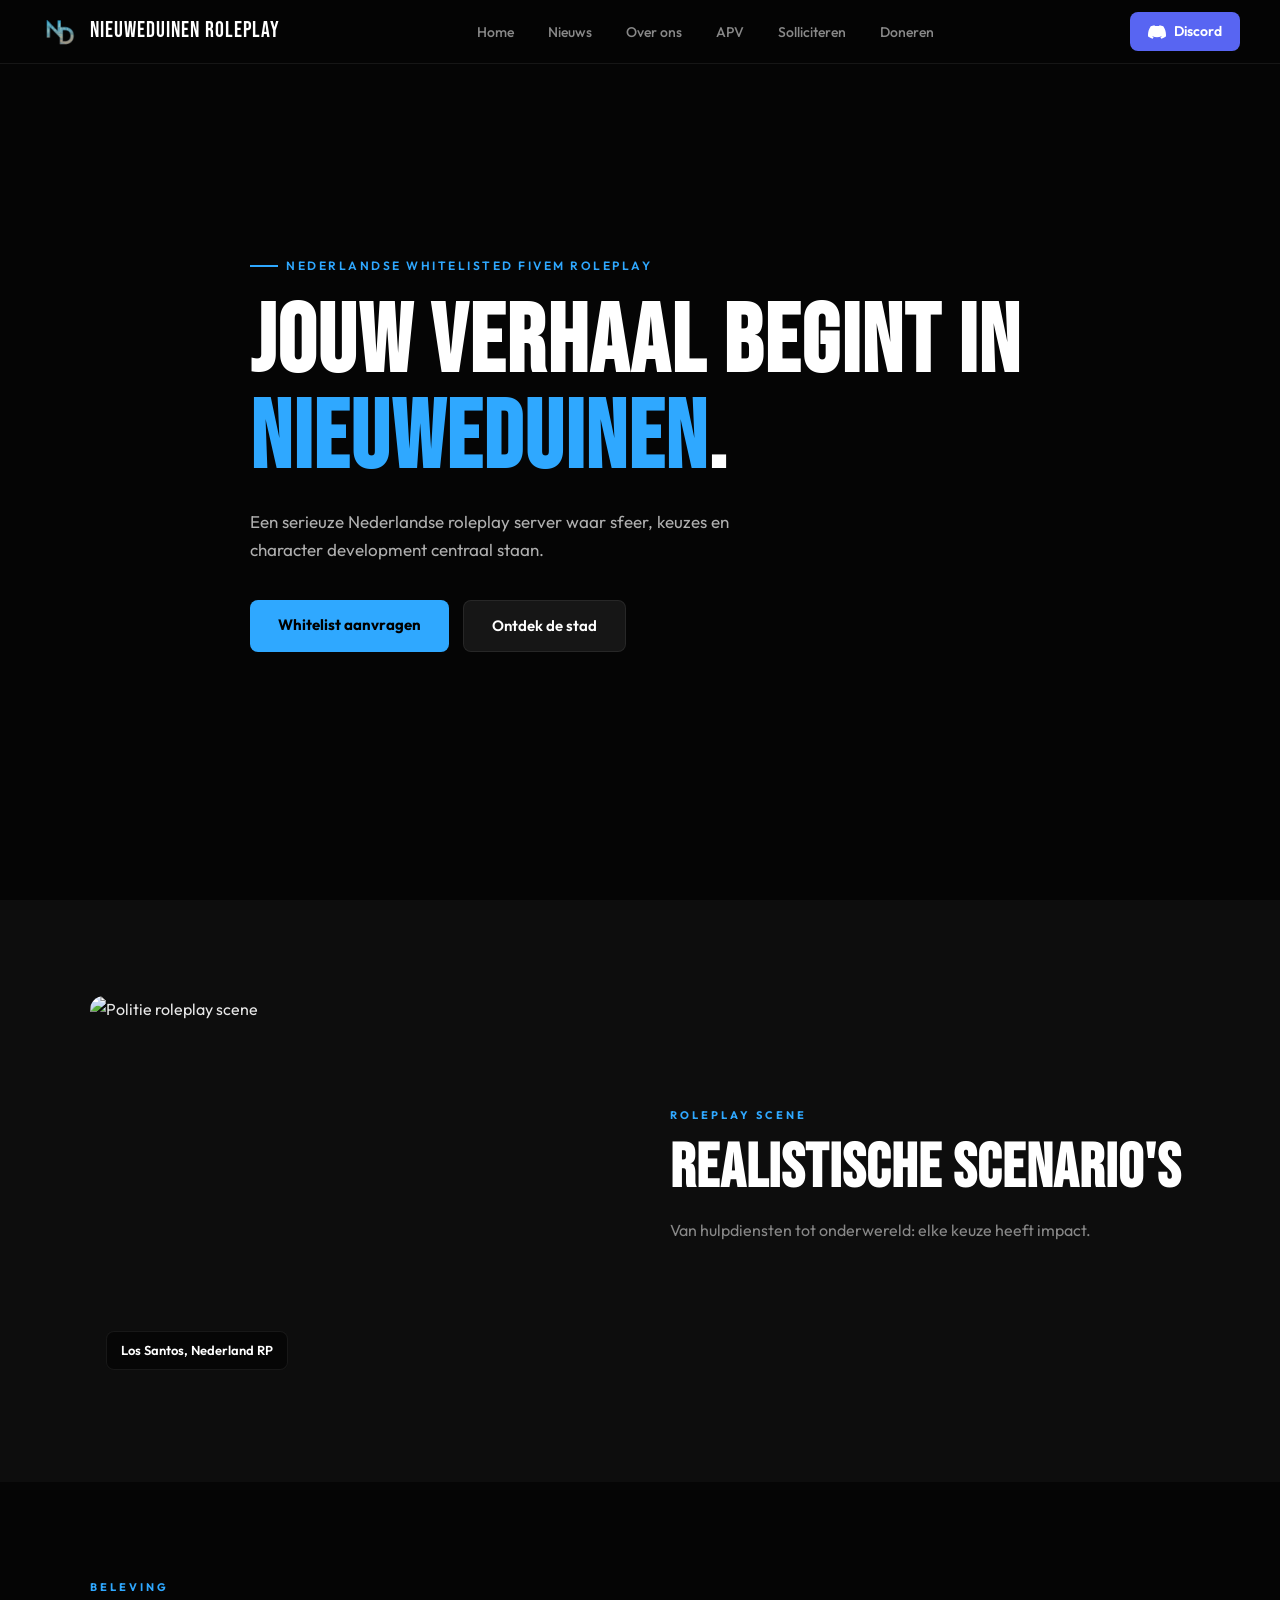
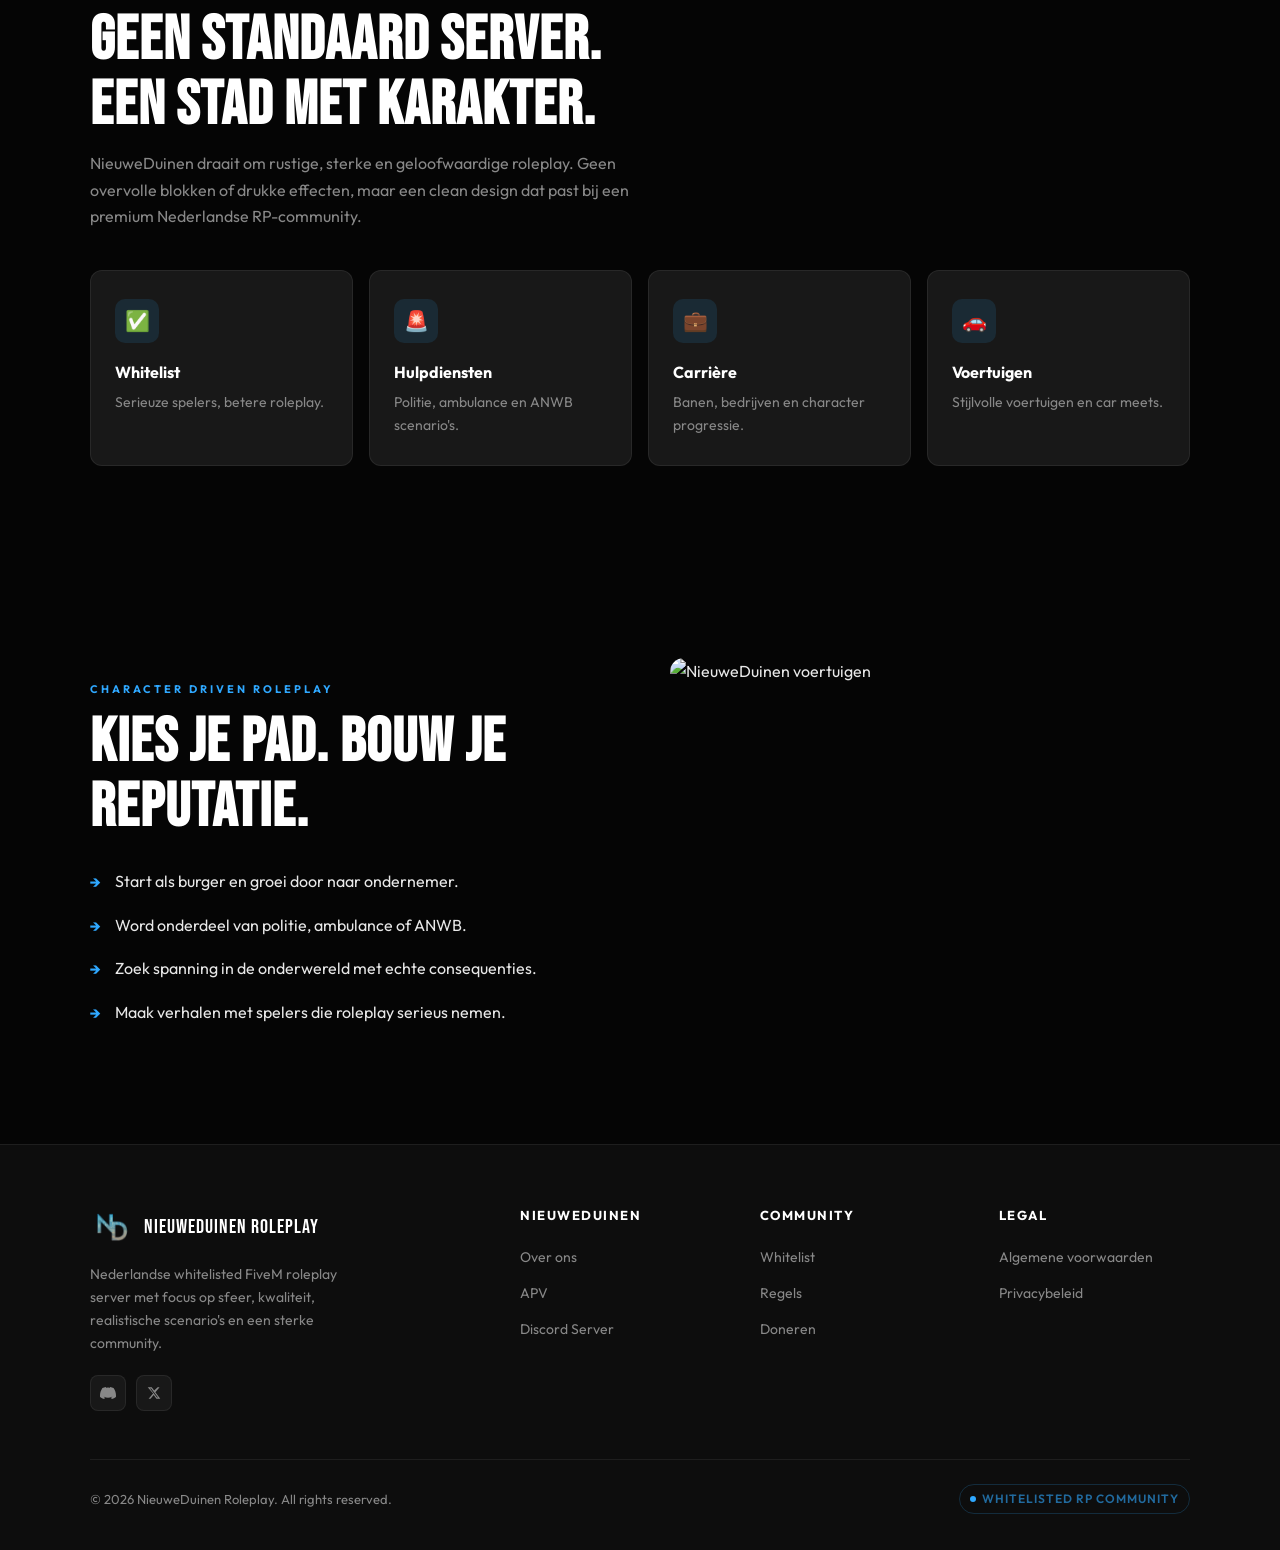
==== index.html @ 1cfee0f9 "Add files via upload" ====
<!DOCTYPE html>
<html lang="nl">
<head>
  <meta charset="UTF-8" />
  <meta name="viewport" content="width=device-width, initial-scale=1, maximum-scale=1" />
  <meta name="description" content="Nederlandse whitelisted FiveM roleplay server met realistische scenario's, actieve staff, custom jobs en een sterke community." />
  <meta name="keywords" content="NieuweDuinen Roleplay,FiveM Nederland,Nederlandse Roleplay,Whitelist Roleplay,FiveM Server,GTA RP Nederland" />
  <meta name="theme-color" content="#050505" />
  <meta property="og:title" content="NieuweDuinen Roleplay Nederland" />
  <meta property="og:description" content="Join NieuweDuinen Roleplay: een Nederlandse whitelisted FiveM roleplay server met kwaliteit, sfeer en realistische scenario's." />
  <meta property="og:locale" content="nl_NL" />
  <meta property="og:type" content="website" />
  <title>NieuweDuinen Roleplay Nederland</title>

  <!-- Google Fonts -->
  <link rel="preconnect" href="https://fonts.googleapis.com" />
  <link rel="preconnect" href="https://fonts.gstatic.com" crossorigin />
  <link href="https://fonts.googleapis.com/css2?family=Bebas+Neue&family=Outfit:wght@300;400;500;600;700&display=swap" rel="stylesheet" />

  <!-- Stylesheet -->
  <link rel="stylesheet" href="css/style.css" />
</head>
<body>

<!-- ─── NAVIGATIE ─── -->
<nav>
  <a href="index.html" class="nav-logo">
    <img src="images/logo.png" alt="NieuweDuinen Roleplay" />
    NieuweDuinen Roleplay
  </a>

  <ul class="nav-links">
    <li><a href="index.html">Home</a></li>
    <li><a href="pages/nieuws.html">Nieuws</a></li>
    <li><a href="pages/over-ons.html">Over ons</a></li>
    <li><a href="pages/apv.html">APV</a></li>
    <li><a href="pages/solliciteren.html">Solliciteren</a></li>
    <li><a href="pages/doneren.html">Doneren</a></li>
  </ul>

  <a href="https://discord.gg/JOUW_DISCORD_CODE" class="nav-discord" target="_blank" rel="noopener">
    <!-- Discord icoon -->
    <svg viewBox="0 0 24 24" xmlns="http://www.w3.org/2000/svg">
      <path d="M20.317 4.37a19.791 19.791 0 0 0-4.885-1.515.074.074 0 0 0-.079.037c-.21.375-.444.864-.608 1.25a18.27 18.27 0 0 0-5.487 0 12.64 12.64 0 0 0-.617-1.25.077.077 0 0 0-.079-.037A19.736 19.736 0 0 0 3.677 4.37a.07.07 0 0 0-.032.027C.533 9.046-.32 13.58.099 18.057a.082.082 0 0 0 .031.057 19.9 19.9 0 0 0 5.993 3.03.078.078 0 0 0 .084-.028 14.09 14.09 0 0 0 1.226-1.994.076.076 0 0 0-.041-.106 13.107 13.107 0 0 1-1.872-.892.077.077 0 0 1-.008-.128 10.2 10.2 0 0 0 .372-.292.074.074 0 0 1 .077-.01c3.928 1.793 8.18 1.793 12.062 0a.074.074 0 0 1 .078.01c.12.098.246.198.373.292a.077.077 0 0 1-.006.127 12.299 12.299 0 0 1-1.873.892.077.077 0 0 0-.041.107c.36.698.772 1.362 1.225 1.993a.076.076 0 0 0 .084.028 19.839 19.839 0 0 0 6.002-3.03.077.077 0 0 0 .032-.054c.5-5.177-.838-9.674-3.549-13.66a.061.061 0 0 0-.031-.03z"/>
    </svg>
    Discord
  </a>
</nav>

<!-- ─── HERO ─── -->
<section class="hero">
  <div class="hero-bg"></div>
  <div class="hero-overlay"></div>
  <div class="hero-content">
    <div class="hero-eyebrow">Nederlandse Whitelisted FiveM Roleplay</div>
    <h1>Jouw verhaal begint in <span>NieuweDuinen</span>.</h1>
    <p class="hero-sub">Een serieuze Nederlandse roleplay server waar sfeer, keuzes en character development centraal staan.</p>
    <div class="hero-ctas">
      <a href="https://discord.gg/JOUW_DISCORD_CODE" class="btn-primary" target="_blank" rel="noopener">Whitelist aanvragen</a>
      <a href="pages/over-ons.html" class="btn-ghost">Ontdek de stad</a>
    </div>
  </div>
</section>

<!-- ─── REALISTISCHE SCENARIO'S ─── -->
<section class="split" id="about">
  <div class="split-inner">
    <div class="split-image">
      <!-- Vervang door eigen afbeelding: images/politie-rp.jpg -->
      <img src="https://images.unsplash.com/photo-1549924231-f129b911e442?w=800&q=80" alt="Politie roleplay scene" loading="lazy" />
      <div class="badge">Los Santos, Nederland RP</div>
    </div>
    <div class="split-text">
      <div class="section-eyebrow">Roleplay scene</div>
      <h2>Realistische scenario's</h2>
      <p>Van hulpdiensten tot onderwereld: elke keuze heeft impact.</p>
    </div>
  </div>
</section>

<!-- ─── FEATURES ─── -->
<section style="background: var(--bg);">
  <div class="section-inner">
    <div class="section-eyebrow">Beleving</div>
    <h2>Geen standaard server.<br>Een stad met karakter.</h2>
    <p style="color:var(--muted); margin-top:12px; max-width:560px;">
      NieuweDuinen draait om rustige, sterke en geloofwaardige roleplay. Geen overvolle blokken
      of drukke effecten, maar een clean design dat past bij een premium Nederlandse RP-community.
    </p>

    <div class="features-grid">
      <div class="feature-card">
        <div class="feature-icon">✅</div>
        <h3>Whitelist</h3>
        <p>Serieuze spelers, betere roleplay.</p>
      </div>
      <div class="feature-card">
        <div class="feature-icon">🚨</div>
        <h3>Hulpdiensten</h3>
        <p>Politie, ambulance en ANWB scenario's.</p>
      </div>
      <div class="feature-card">
        <div class="feature-icon">💼</div>
        <h3>Carrière</h3>
        <p>Banen, bedrijven en character progressie.</p>
      </div>
      <div class="feature-card">
        <div class="feature-icon">🚗</div>
        <h3>Voertuigen</h3>
        <p>Stijlvolle voertuigen en car meets.</p>
      </div>
    </div>
  </div>
</section>

<!-- ─── KIES JE PAD ─── -->
<section class="path-section">
  <div class="path-inner">
    <div>
      <div class="section-eyebrow">Character driven roleplay</div>
      <h2>Kies je pad. Bouw je reputatie.</h2>
      <ul class="path-list">
        <li>Start als burger en groei door naar ondernemer.</li>
        <li>Word onderdeel van politie, ambulance of ANWB.</li>
        <li>Zoek spanning in de onderwereld met echte consequenties.</li>
        <li>Maak verhalen met spelers die roleplay serieus nemen.</li>
      </ul>
    </div>
    <div class="path-image">
      <!-- Vervang door eigen afbeelding: images/cars-rp.jpg -->
      <img src="https://images.unsplash.com/photo-1503376780353-7e6692767b70?w=800&q=80" alt="NieuweDuinen voertuigen" loading="lazy" />
    </div>
  </div>
</section>

<!-- ─── FOOTER ─── -->
<footer>
  <div class="footer-inner">
    <div class="footer-top">

      <div>
        <div class="footer-brand-logo">
          <img src="images/logo.png" alt="NieuweDuinen Roleplay" />
          <span>NieuweDuinen Roleplay</span>
        </div>
        <p class="footer-brand-desc">
          Nederlandse whitelisted FiveM roleplay server met focus op sfeer,
          kwaliteit, realistische scenario's en een sterke community.
        </p>
        <div class="footer-social">
          <a href="https://discord.gg/JOUW_DISCORD_CODE" target="_blank" rel="noopener" title="Discord">
            <svg width="16" height="16" viewBox="0 0 24 24" fill="currentColor">
              <path d="M20.317 4.37a19.791 19.791 0 0 0-4.885-1.515.074.074 0 0 0-.079.037c-.21.375-.444.864-.608 1.25a18.27 18.27 0 0 0-5.487 0 12.64 12.64 0 0 0-.617-1.25.077.077 0 0 0-.079-.037A19.736 19.736 0 0 0 3.677 4.37a.07.07 0 0 0-.032.027C.533 9.046-.32 13.58.099 18.057a.082.082 0 0 0 .031.057 19.9 19.9 0 0 0 5.993 3.03.078.078 0 0 0 .084-.028 14.09 14.09 0 0 0 1.226-1.994.076.076 0 0 0-.041-.106 13.107 13.107 0 0 1-1.872-.892.077.077 0 0 1-.008-.128 10.2 10.2 0 0 0 .372-.292.074.074 0 0 1 .077-.01c3.928 1.793 8.18 1.793 12.062 0a.074.074 0 0 1 .078.01c.12.098.246.198.373.292a.077.077 0 0 1-.006.127 12.299 12.299 0 0 1-1.873.892.077.077 0 0 0-.041.107c.36.698.772 1.362 1.225 1.993a.076.076 0 0 0 .084.028 19.839 19.839 0 0 0 6.002-3.03.077.077 0 0 0 .032-.054c.5-5.177-.838-9.674-3.549-13.66a.061.061 0 0 0-.031-.03z"/>
            </svg>
          </a>
          <a href="#" title="Twitter/X">
            <svg width="14" height="14" viewBox="0 0 24 24" fill="currentColor">
              <path d="M18.244 2.25h3.308l-7.227 8.26 8.502 11.24H16.17l-4.714-6.231-5.401 6.231H2.744l7.737-8.844L1.254 2.25H8.08l4.253 5.622L18.244 2.25zm-1.161 17.52h1.833L7.084 4.126H5.117L17.083 19.77z"/>
            </svg>
          </a>
        </div>
      </div>

      <div class="footer-col">
        <h4>NieuweDuinen</h4>
        <ul>
          <li><a href="pages/over-ons.html">Over ons</a></li>
          <li><a href="pages/apv.html">APV</a></li>
          <li><a href="https://discord.gg/JOUW_DISCORD_CODE" target="_blank" rel="noopener">Discord Server</a></li>
        </ul>
      </div>

      <div class="footer-col">
        <h4>Community</h4>
        <ul>
          <li><a href="pages/solliciteren.html">Whitelist</a></li>
          <li><a href="pages/apv.html">Regels</a></li>
          <li><a href="pages/doneren.html">Doneren</a></li>
        </ul>
      </div>

      <div class="footer-col">
        <h4>Legal</h4>
        <ul>
          <li><a href="pages/voorwaarden.html">Algemene voorwaarden</a></li>
          <li><a href="pages/privacy.html">Privacybeleid</a></li>
        </ul>
      </div>

    </div>

    <div class="footer-bottom">
      <span>© 2026 NieuweDuinen Roleplay. All rights reserved.</span>
      <div class="footer-bottom-badge">Whitelisted RP Community</div>
    </div>
  </div>
</footer>

</body>
</html>
---- css/style.css ----
/* ============================================================
   NieuweDuinen Roleplay - Hoofd Stylesheet
   ============================================================ */

/* ─── CSS VARIABELEN ─── */
:root {
  --bg: #050505;
  --bg2: #0d0d0d;
  --bg3: #111111;
  --surface: #181818;
  --border: rgba(255, 255, 255, 0.07);
  --text: #e8e8e8;
  --muted: #888;
  --accent: #2fa8ff;
  --accent2: #1a7fcb;
  --white: #fff;
  --font-display: 'Bebas Neue', sans-serif;
  --font-body: 'Outfit', sans-serif;
}

/* ─── RESET ─── */
*, *::before, *::after {
  box-sizing: border-box;
  margin: 0;
  padding: 0;
}

html {
  scroll-behavior: smooth;
}

body {
  background: var(--bg);
  color: var(--text);
  font-family: var(--font-body);
  font-size: 16px;
  line-height: 1.65;
  overflow-x: hidden;
}

a {
  color: inherit;
  text-decoration: none;
}

/* ─── NAVIGATIE ─── */
nav {
  position: fixed;
  top: 0;
  left: 0;
  right: 0;
  z-index: 100;
  display: flex;
  align-items: center;
  justify-content: space-between;
  padding: 0 40px;
  height: 64px;
  background: rgba(5, 5, 5, 0.85);
  backdrop-filter: blur(14px);
  border-bottom: 1px solid var(--border);
}

.nav-logo {
  display: flex;
  align-items: center;
  gap: 10px;
  font-family: var(--font-display);
  font-size: 22px;
  letter-spacing: 1px;
  color: var(--white);
}

.nav-logo img {
  width: 40px;
  height: 40px;
  object-fit: contain;
}

.nav-links {
  display: flex;
  align-items: center;
  gap: 6px;
  list-style: none;
}

.nav-links a {
  padding: 6px 14px;
  border-radius: 6px;
  font-size: 14px;
  font-weight: 500;
  color: var(--muted);
  transition: color 0.2s, background 0.2s;
}

.nav-links a:hover {
  color: var(--white);
  background: rgba(255, 255, 255, 0.05);
}

.nav-discord {
  display: flex;
  align-items: center;
  gap: 8px;
  padding: 8px 18px;
  background: #5865F2;
  color: #fff;
  border-radius: 8px;
  font-size: 14px;
  font-weight: 600;
  transition: opacity 0.2s;
}

.nav-discord:hover {
  opacity: 0.85;
}

.nav-discord svg {
  width: 18px;
  height: 18px;
  fill: #fff;
}

/* ─── HERO ─── */
.hero {
  position: relative;
  height: 100vh;
  min-height: 640px;
  display: flex;
  align-items: center;
  overflow: hidden;
}

.hero-bg {
  position: absolute;
  inset: 0;
  background: url('../images/hero-bg.jpg') center / cover no-repeat;
  filter: brightness(0.32) saturate(0.8);
  transform: scale(1.04);
  animation: heroZoom 18s ease-in-out infinite alternate;
}

@keyframes heroZoom {
  from { transform: scale(1.04); }
  to   { transform: scale(1.12); }
}

.hero-overlay {
  position: absolute;
  inset: 0;
  background: linear-gradient(
    to bottom,
    rgba(5, 5, 5, 0.15) 0%,
    rgba(5, 5, 5, 0.55) 70%,
    var(--bg) 100%
  );
}

.hero-content {
  position: relative;
  z-index: 2;
  max-width: 860px;
  padding: 0 40px;
  margin: 0 auto;
  width: 100%;
  animation: fadeUp 1s ease both;
}

@keyframes fadeUp {
  from { opacity: 0; transform: translateY(28px); }
  to   { opacity: 1; transform: translateY(0); }
}

.hero-eyebrow {
  display: inline-flex;
  align-items: center;
  gap: 8px;
  font-size: 12px;
  font-weight: 600;
  letter-spacing: 2.5px;
  text-transform: uppercase;
  color: var(--accent);
  margin-bottom: 20px;
}

.hero-eyebrow::before {
  content: '';
  display: block;
  width: 28px;
  height: 2px;
  background: var(--accent);
}

.hero h1 {
  font-family: var(--font-display);
  font-size: clamp(52px, 8vw, 96px);
  line-height: 1;
  letter-spacing: 2px;
  color: var(--white);
  margin-bottom: 20px;
}

.hero h1 span {
  color: var(--accent);
}

.hero-sub {
  font-size: 17px;
  color: rgba(232, 232, 232, 0.75);
  max-width: 520px;
  margin-bottom: 36px;
}

.hero-ctas {
  display: flex;
  gap: 14px;
  flex-wrap: wrap;
}

/* ─── KNOPPEN ─── */
.btn-primary {
  padding: 13px 28px;
  background: var(--accent);
  color: #000;
  border-radius: 8px;
  font-weight: 700;
  font-size: 15px;
  transition: background 0.2s, transform 0.15s;
  display: inline-block;
}

.btn-primary:hover {
  background: #4ab8ff;
  transform: translateY(-1px);
}

.btn-ghost {
  padding: 13px 28px;
  background: rgba(255, 255, 255, 0.07);
  color: var(--white);
  border-radius: 8px;
  border: 1px solid var(--border);
  font-weight: 600;
  font-size: 15px;
  transition: background 0.2s;
  display: inline-block;
}

.btn-ghost:hover {
  background: rgba(255, 255, 255, 0.12);
}

/* ─── SECTIES ALGEMEEN ─── */
section {
  padding: 96px 40px;
}

.section-inner {
  max-width: 1100px;
  margin: 0 auto;
}

.section-eyebrow {
  font-size: 11px;
  font-weight: 700;
  letter-spacing: 3px;
  text-transform: uppercase;
  color: var(--accent);
  margin-bottom: 12px;
}

h2 {
  font-family: var(--font-display);
  font-size: clamp(36px, 5vw, 62px);
  line-height: 1.05;
  letter-spacing: 1px;
  color: var(--white);
}

/* ─── SPLIT SECTIE ─── */
.split {
  background: var(--bg2);
}

.split-inner {
  max-width: 1100px;
  margin: 0 auto;
  display: grid;
  grid-template-columns: 1fr 1fr;
  gap: 60px;
  align-items: center;
}

.split-image {
  border-radius: 14px;
  overflow: hidden;
  aspect-ratio: 4/3;
  position: relative;
}

.split-image img {
  width: 100%;
  height: 100%;
  object-fit: cover;
  display: block;
  transition: transform 0.6s ease;
}

.split-image:hover img {
  transform: scale(1.04);
}

.split-image .badge {
  position: absolute;
  bottom: 16px;
  left: 16px;
  background: rgba(5, 5, 5, 0.82);
  border: 1px solid var(--border);
  backdrop-filter: blur(8px);
  padding: 8px 14px;
  border-radius: 8px;
  font-size: 13px;
  font-weight: 600;
  color: var(--white);
}

.split-text h2 {
  margin-bottom: 16px;
}

.split-text p {
  color: var(--muted);
  font-size: 16px;
  margin-bottom: 32px;
}

/* ─── FEATURES GRID ─── */
.features-grid {
  display: grid;
  grid-template-columns: repeat(auto-fit, minmax(220px, 1fr));
  gap: 16px;
  margin-top: 40px;
}

.feature-card {
  background: var(--surface);
  border: 1px solid var(--border);
  border-radius: 12px;
  padding: 28px 24px;
  transition: border-color 0.2s, transform 0.2s;
}

.feature-card:hover {
  border-color: rgba(47, 168, 255, 0.35);
  transform: translateY(-3px);
}

.feature-icon {
  width: 44px;
  height: 44px;
  background: rgba(47, 168, 255, 0.12);
  border-radius: 10px;
  display: flex;
  align-items: center;
  justify-content: center;
  font-size: 20px;
  margin-bottom: 16px;
}

.feature-card h3 {
  font-size: 16px;
  font-weight: 700;
  color: var(--white);
  margin-bottom: 6px;
}

.feature-card p {
  font-size: 14px;
  color: var(--muted);
}

/* ─── PAD SECTIE ─── */
.path-section {
  background: var(--bg);
}

.path-inner {
  max-width: 1100px;
  margin: 0 auto;
  display: grid;
  grid-template-columns: 1fr 1fr;
  gap: 60px;
  align-items: center;
}

.path-list {
  list-style: none;
  display: flex;
  flex-direction: column;
  gap: 16px;
  margin-top: 28px;
}

.path-list li {
  display: flex;
  align-items: flex-start;
  gap: 14px;
  font-size: 16px;
  color: var(--text);
}

.path-list li::before {
  content: '→';
  color: var(--accent);
  font-weight: 700;
  margin-top: 1px;
  flex-shrink: 0;
}

.path-image {
  border-radius: 14px;
  overflow: hidden;
  aspect-ratio: 4/3;
}

.path-image img {
  width: 100%;
  height: 100%;
  object-fit: cover;
  display: block;
  transition: transform 0.6s;
}

.path-image:hover img {
  transform: scale(1.04);
}

/* ─── FOOTER ─── */
footer {
  background: var(--bg2);
  border-top: 1px solid var(--border);
  padding: 60px 40px 36px;
}

.footer-inner {
  max-width: 1100px;
  margin: 0 auto;
}

.footer-top {
  display: grid;
  grid-template-columns: 2fr 1fr 1fr 1fr;
  gap: 48px;
  margin-bottom: 48px;
}

.footer-brand-logo {
  display: flex;
  align-items: center;
  gap: 10px;
  margin-bottom: 14px;
}

.footer-brand-logo img {
  width: 44px;
  height: 44px;
  object-fit: contain;
}

.footer-brand-logo span {
  font-family: var(--font-display);
  font-size: 20px;
  color: var(--white);
  letter-spacing: 1px;
}

.footer-brand-desc {
  font-size: 14px;
  color: var(--muted);
  max-width: 280px;
  margin-bottom: 20px;
}

.footer-social {
  display: flex;
  gap: 10px;
}

.footer-social a {
  width: 36px;
  height: 36px;
  background: var(--surface);
  border: 1px solid var(--border);
  border-radius: 8px;
  display: flex;
  align-items: center;
  justify-content: center;
  color: var(--muted);
  font-size: 15px;
  transition: color 0.2s, border-color 0.2s;
}

.footer-social a:hover {
  color: var(--white);
  border-color: rgba(255, 255, 255, 0.2);
}

.footer-col h4 {
  font-size: 13px;
  font-weight: 700;
  letter-spacing: 1.5px;
  text-transform: uppercase;
  color: var(--white);
  margin-bottom: 16px;
}

.footer-col ul {
  list-style: none;
  display: flex;
  flex-direction: column;
  gap: 10px;
}

.footer-col ul a {
  font-size: 14px;
  color: var(--muted);
  transition: color 0.2s;
}

.footer-col ul a:hover {
  color: var(--white);
}

.footer-bottom {
  border-top: 1px solid var(--border);
  padding-top: 24px;
  display: flex;
  align-items: center;
  justify-content: space-between;
  font-size: 13px;
  color: var(--muted);
}

.footer-bottom-badge {
  display: flex;
  align-items: center;
  gap: 6px;
  font-size: 12px;
  font-weight: 600;
  letter-spacing: 1px;
  text-transform: uppercase;
  color: rgba(47, 168, 255, 0.6);
  border: 1px solid rgba(47, 168, 255, 0.2);
  padding: 4px 10px;
  border-radius: 99px;
}

.footer-bottom-badge::before {
  content: '';
  width: 6px;
  height: 6px;
  background: var(--accent);
  border-radius: 50%;
  animation: pulse 2s infinite;
}

@keyframes pulse {
  0%, 100% { opacity: 1; }
  50%       { opacity: 0.3; }
}

/* ─── RESPONSIVE ─── */
@media (max-width: 768px) {
  nav { padding: 0 20px; }
  .nav-links { display: none; }
  section { padding: 64px 20px; }
  .split-inner, .path-inner { grid-template-columns: 1fr; }
  .split-image { order: -1; }
  .footer-top { grid-template-columns: 1fr 1fr; }
  footer { padding: 48px 20px 28px; }
  .hero-content { padding: 0 20px; }
}

@media (max-width: 480px) {
  .footer-top { grid-template-columns: 1fr; }
  .footer-bottom { flex-direction: column; gap: 12px; text-align: center; }
}
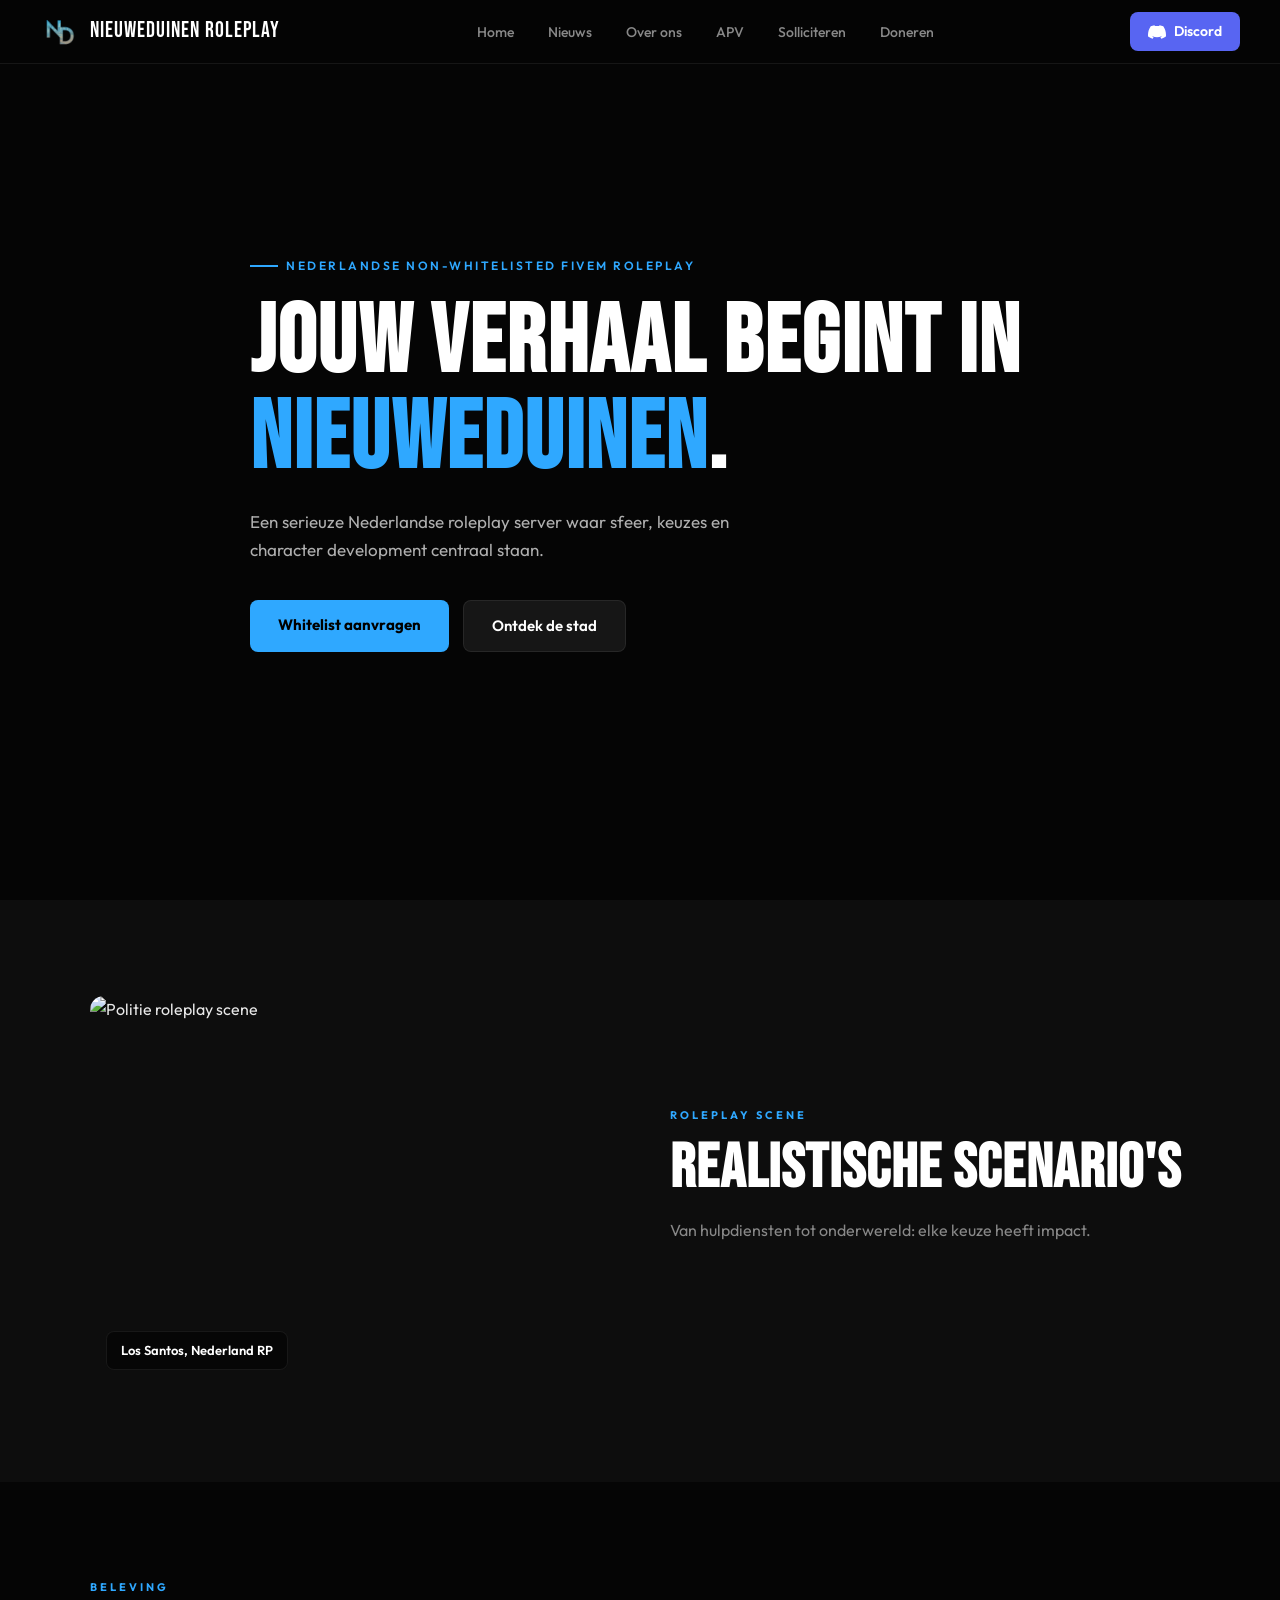
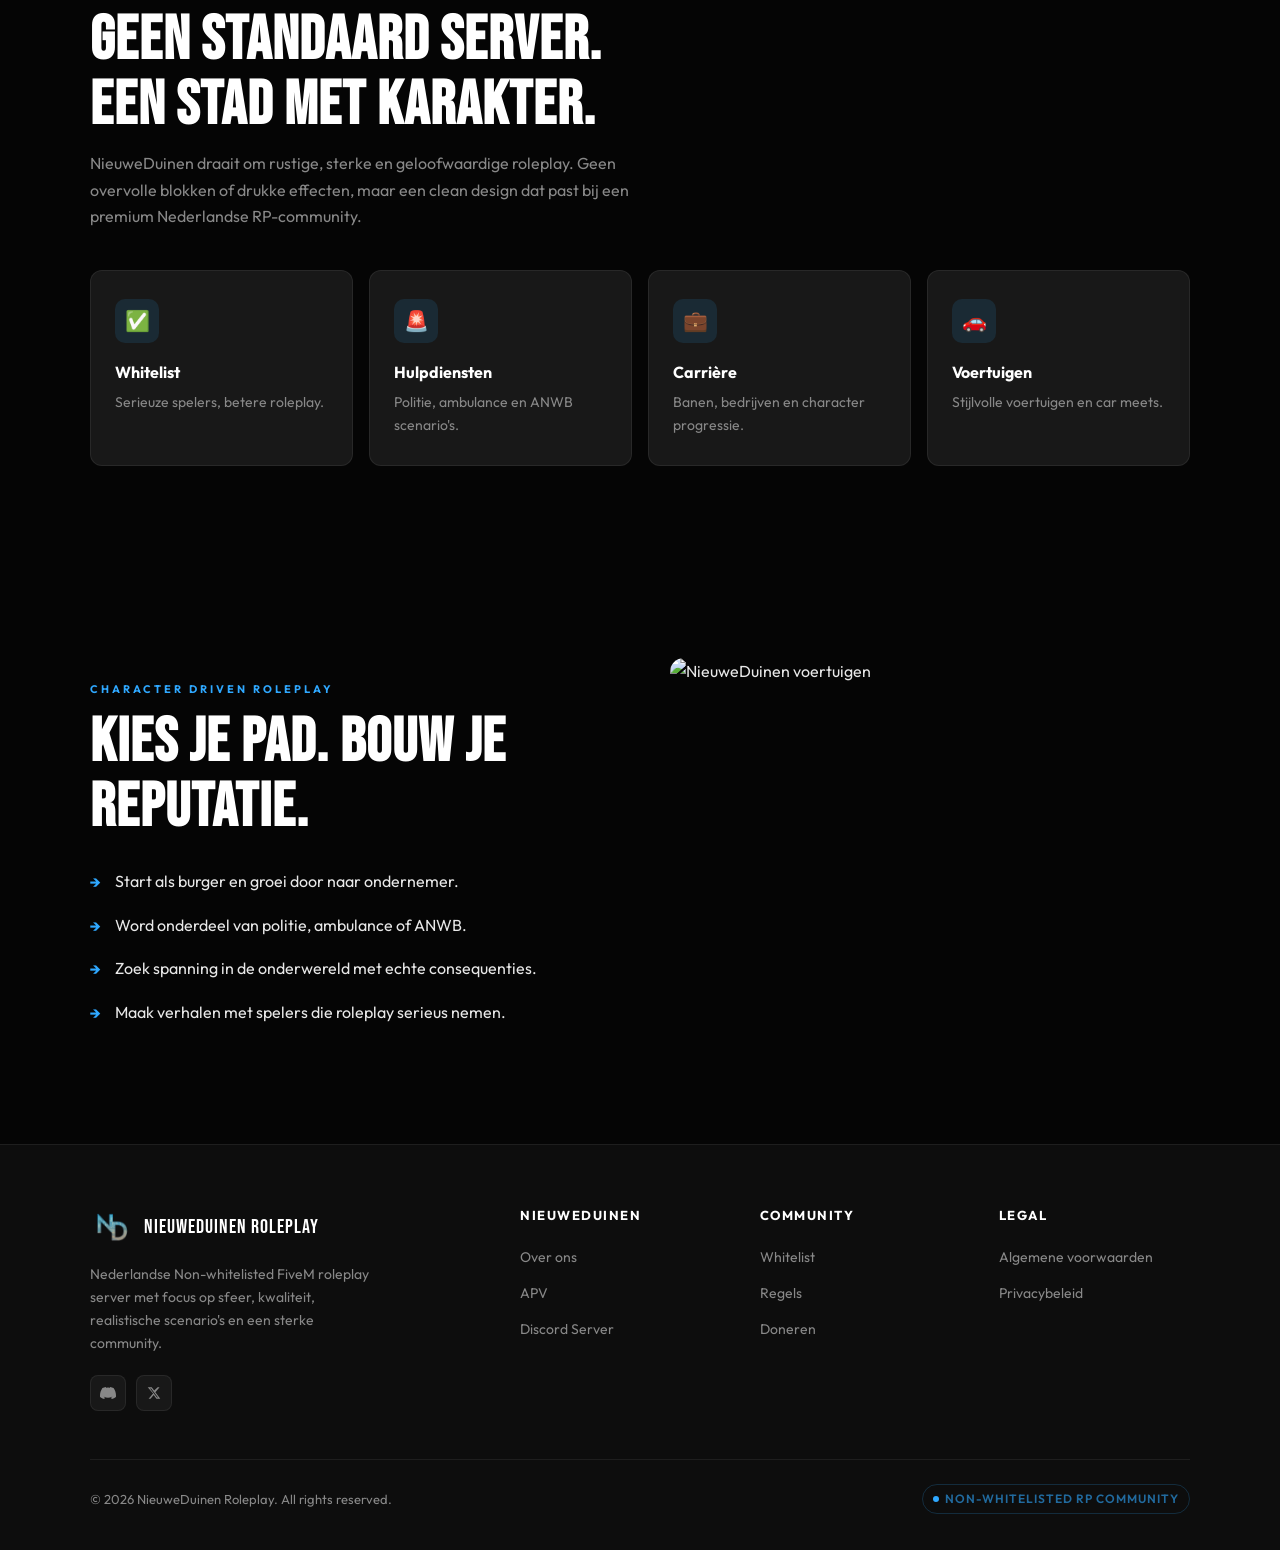
==== commit 19f1dc60: "Add files via upload" ====
--- a/index.html
+++ b/index.html
@@ -3,11 +3,11 @@
 <head>
   <meta charset="UTF-8" />
   <meta name="viewport" content="width=device-width, initial-scale=1, maximum-scale=1" />
-  <meta name="description" content="Nederlandse whitelisted FiveM roleplay server met realistische scenario's, actieve staff, custom jobs en een sterke community." />
+  <meta name="description" content="Nederlandse Non-whitelisted FiveM roleplay server met realistische scenario's, actieve staff, custom jobs en een sterke community." />
   <meta name="keywords" content="NieuweDuinen Roleplay,FiveM Nederland,Nederlandse Roleplay,Whitelist Roleplay,FiveM Server,GTA RP Nederland" />
   <meta name="theme-color" content="#050505" />
   <meta property="og:title" content="NieuweDuinen Roleplay Nederland" />
-  <meta property="og:description" content="Join NieuweDuinen Roleplay: een Nederlandse whitelisted FiveM roleplay server met kwaliteit, sfeer en realistische scenario's." />
+  <meta property="og:description" content="Join NieuweDuinen Roleplay: een Nederlandse Non-whitelisted FiveM roleplay server met kwaliteit, sfeer en realistische scenario's." />
   <meta property="og:locale" content="nl_NL" />
   <meta property="og:type" content="website" />
   <title>NieuweDuinen Roleplay Nederland</title>
@@ -52,7 +52,7 @@
   <div class="hero-bg"></div>
   <div class="hero-overlay"></div>
   <div class="hero-content">
-    <div class="hero-eyebrow">Nederlandse Whitelisted FiveM Roleplay</div>
+    <div class="hero-eyebrow">Nederlandse Non-Whitelisted FiveM Roleplay</div>
     <h1>Jouw verhaal begint in <span>NieuweDuinen</span>.</h1>
     <p class="hero-sub">Een serieuze Nederlandse roleplay server waar sfeer, keuzes en character development centraal staan.</p>
     <div class="hero-ctas">
@@ -144,7 +144,7 @@
           <span>NieuweDuinen Roleplay</span>
         </div>
         <p class="footer-brand-desc">
-          Nederlandse whitelisted FiveM roleplay server met focus op sfeer,
+          Nederlandse Non-whitelisted FiveM roleplay server met focus op sfeer,
           kwaliteit, realistische scenario's en een sterke community.
         </p>
         <div class="footer-social">
@@ -191,7 +191,7 @@
 
     <div class="footer-bottom">
       <span>© 2026 NieuweDuinen Roleplay. All rights reserved.</span>
-      <div class="footer-bottom-badge">Whitelisted RP Community</div>
+      <div class="footer-bottom-badge">Non-Whitelisted RP Community</div>
     </div>
   </div>
 </footer>
